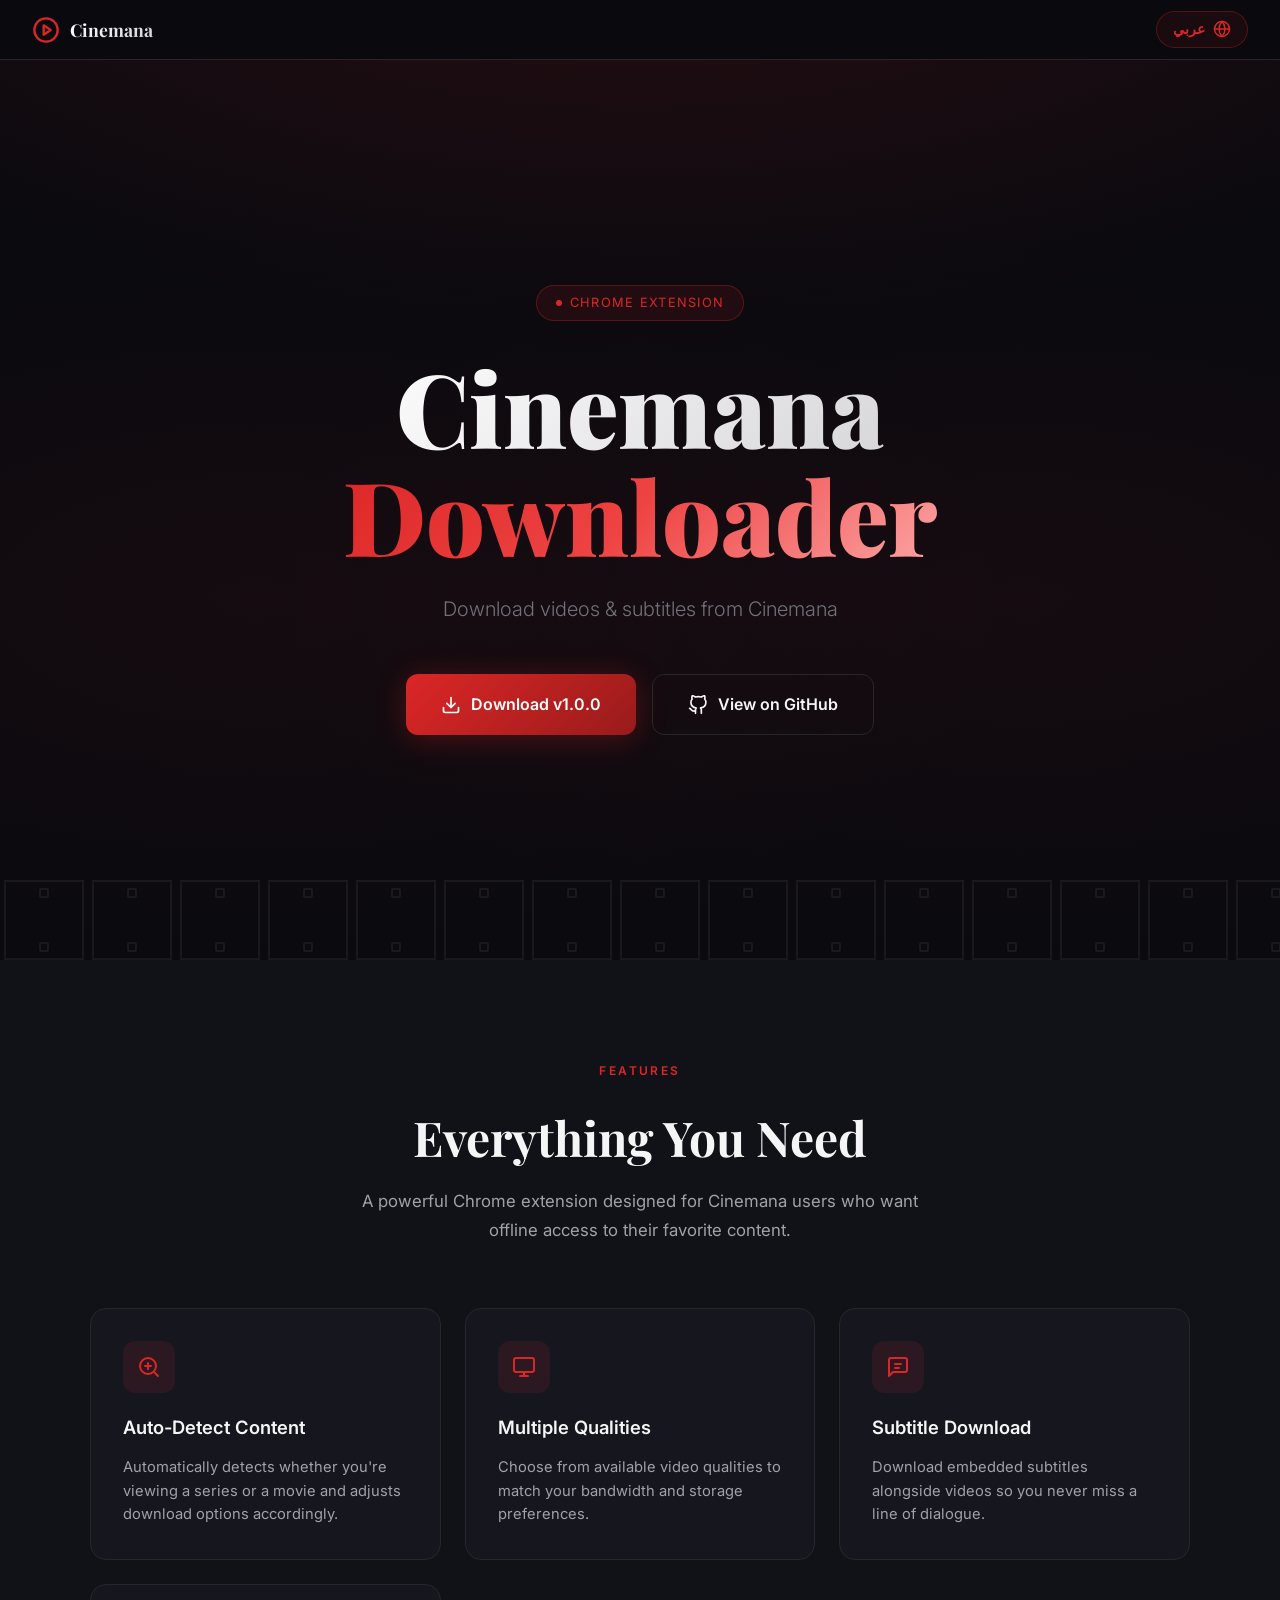
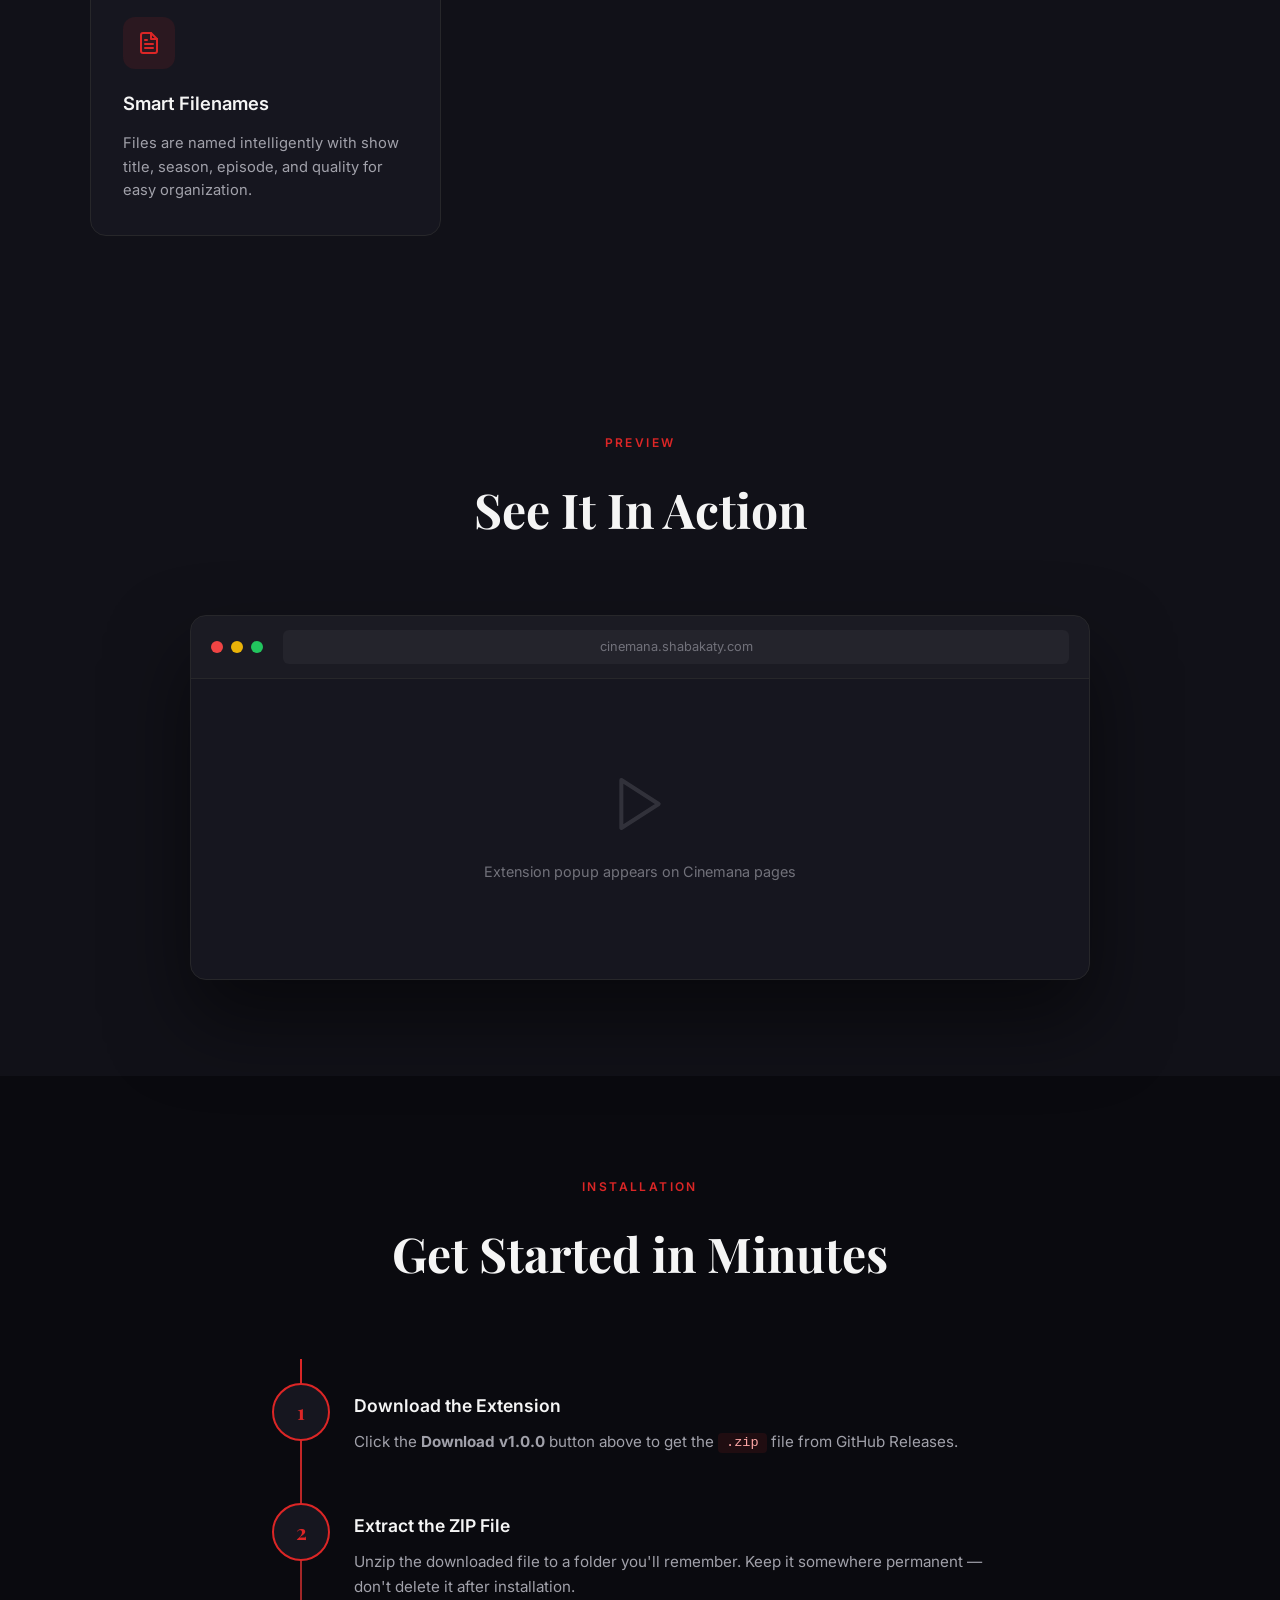
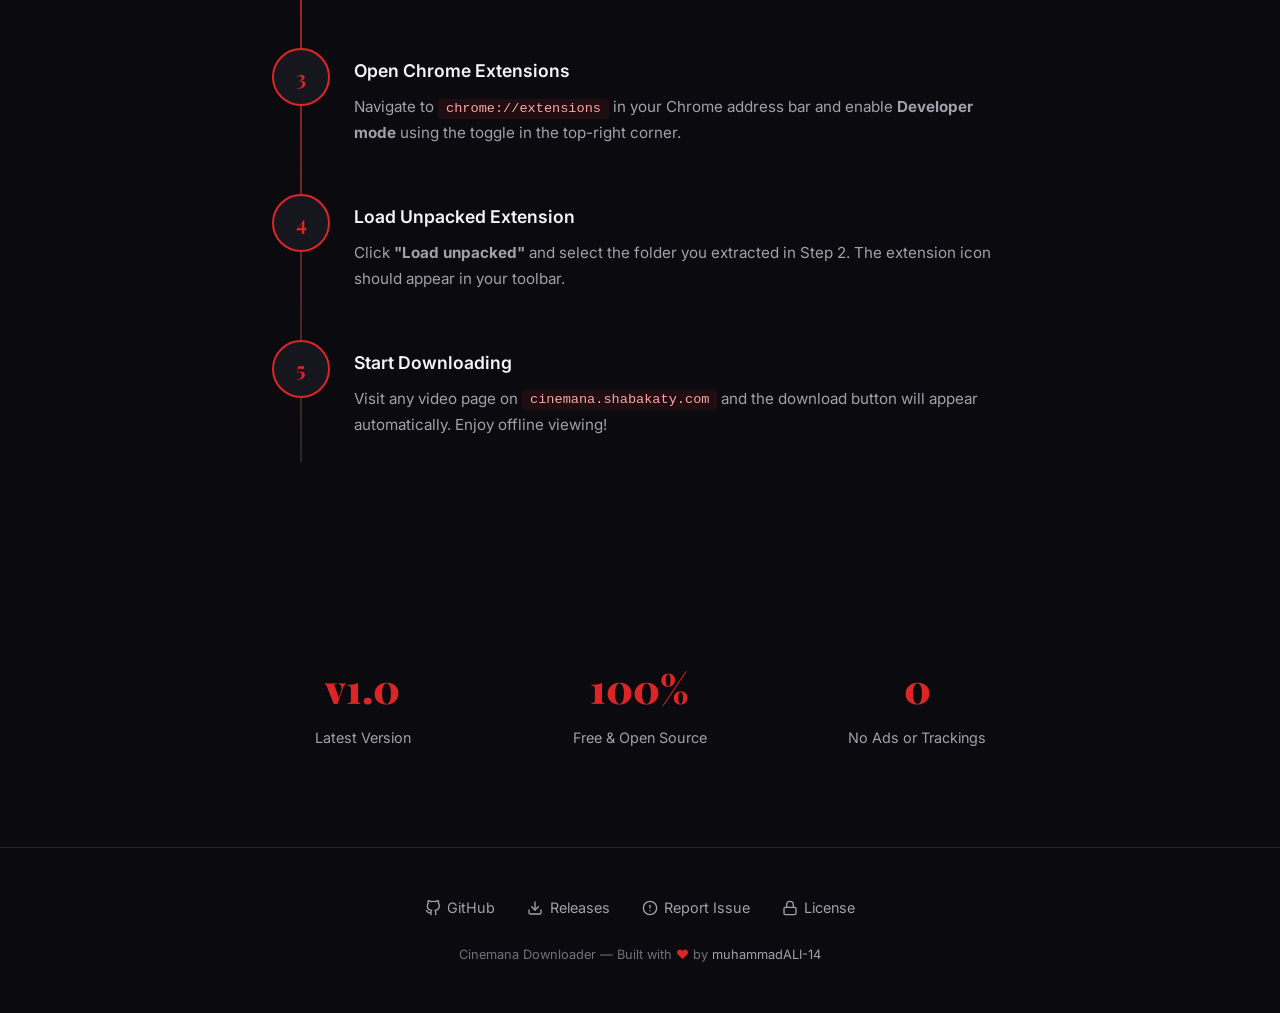
==== index.html @ 8ab2f2a6 "Deploy GitHub Pages site" ====
﻿<!DOCTYPE html>
<html lang="en" dir="ltr">
<head>
<meta charset="UTF-8">
<meta name="viewport" content="width=device-width, initial-scale=1.0">
<title>Cinemana Downloader - سينمانا داونلودر</title>
<link rel="preconnect" href="https://fonts.googleapis.com">
<link rel="preconnect" href="https://fonts.gstatic.com" crossorigin>
<link href="https://fonts.googleapis.com/css2?family=Playfair+Display:wght@400;700;900&family=Inter:wght@300;400;500;600;700&family=Tajawal:wght@300;400;500;700;800;900&display=swap" rel="stylesheet">
<style>
*, *::before, *::after {
  margin: 0;
  padding: 0;
  box-sizing: border-box;
}

:root {
  --bg-primary: #0a0a0f;
  --bg-secondary: #111118;
  --bg-card: #16161f;
  --red-primary: #dc2626;
  --red-dark: #991b1b;
  --red-glow: #ef4444;
  --text-primary: #f5f5f5;
  --text-secondary: #a1a1aa;
  --text-muted: #71717a;
  --border-color: #27272a;
}

html {
  scroll-behavior: smooth;
}

body {
  font-family: 'Inter', sans-serif;
  background: var(--bg-primary);
  color: var(--text-primary);
  line-height: 1.7;
  overflow-x: hidden;
}

html[dir="rtl"] body,
html[dir="rtl"] h1, html[dir="rtl"] h2, html[dir="rtl"] h3, html[dir="rtl"] h4 {
  font-family: 'Tajawal', 'Inter', sans-serif;
}

html[dir="ltr"] body {
  font-family: 'Inter', sans-serif;
}

h1, h2, h3, h4 {
  font-family: 'Playfair Display', serif;
}

html[dir="rtl"] h1, html[dir="rtl"] h2, html[dir="rtl"] h3, html[dir="rtl"] h4 {
  font-family: 'Tajawal', sans-serif;
}

/* ===== NAVIGATION BAR ===== */
.navbar {
  position: fixed;
  top: 0;
  left: 0;
  right: 0;
  height: 60px;
  background: rgba(10, 10, 15, 0.85);
  backdrop-filter: blur(20px);
  -webkit-backdrop-filter: blur(20px);
  border-bottom: 1px solid var(--border-color);
  display: flex;
  align-items: center;
  justify-content: space-between;
  padding: 0 2rem;
  z-index: 9999;
  transition: background 0.3s ease;
}

.navbar-logo {
  display: flex;
  align-items: center;
  gap: 0.6rem;
  text-decoration: none;
  color: var(--text-primary);
  font-weight: 700;
  font-size: 1.1rem;
}

.navbar-logo svg {
  width: 28px;
  height: 28px;
  color: var(--red-primary);
}

.navbar-logo span {
  font-family: 'Playfair Display', serif;
  background: linear-gradient(135deg, #ffffff 0%, #d4d4d8 100%);
  -webkit-background-clip: text;
  -webkit-text-fill-color: transparent;
  background-clip: text;
}

html[dir="rtl"] .navbar-logo span {
  font-family: 'Tajawal', sans-serif;
}

.lang-toggle {
  position: relative;
  display: inline-flex;
  align-items: center;
  padding: 0.4rem 1rem;
  background: rgba(220, 38, 38, 0.08);
  border: 1px solid rgba(220, 38, 38, 0.3);
  border-radius: 100px;
  cursor: pointer;
  overflow: hidden;
  transition: all 0.4s cubic-bezier(0.4, 0, 0.2, 1);
  z-index: 10000;
}

.lang-toggle:hover {
  background: rgba(220, 38, 38, 0.15);
  border-color: rgba(220, 38, 38, 0.6);
  transform: scale(1.05);
  box-shadow: 0 0 20px rgba(220, 38, 38, 0.2);
}

.lang-toggle:active {
  transform: scale(0.97);
}

.lang-toggle-text {
  font-size: 0.85rem;
  font-weight: 600;
  color: var(--red-primary);
  transition: all 0.4s cubic-bezier(0.4, 0, 0.2, 1);
  white-space: nowrap;
  user-select: none;
}

.lang-toggle-icon {
  width: 18px;
  height: 18px;
  margin-left: 0.5rem;
  transition: transform 0.4s cubic-bezier(0.4, 0, 0.2, 1);
  color: var(--red-primary);
}

html[dir="rtl"] .lang-toggle-icon {
  margin-left: 0;
  margin-right: 0.5rem;
}

.lang-toggle:hover .lang-toggle-icon {
  transform: rotate(20deg);
}

/* ===== BODY PADDING FOR NAVBAR ===== */
body {
  padding-top: 60px;
}

/* ===== HERO SECTION ===== */
.hero {
  position: relative;
  min-height: 100vh;
  display: flex;
  align-items: center;
  justify-content: center;
  text-align: center;
  padding: 2rem;
  overflow: hidden;
}

.hero::before {
  content: '';
  position: absolute;
  inset: 0;
  background:
    radial-gradient(ellipse 80% 50% at 50% -20%, rgba(220,38,38,0.15), transparent),
    radial-gradient(ellipse 60% 40% at 80% 60%, rgba(153,27,27,0.08), transparent),
    radial-gradient(ellipse 60% 40% at 20% 60%, rgba(153,27,27,0.08), transparent);
  z-index: 0;
}

.hero-particles {
  position: absolute;
  inset: 0;
  z-index: 0;
  overflow: hidden;
}

.hero-particles span {
  position: absolute;
  width: 2px;
  height: 2px;
  background: var(--red-primary);
  border-radius: 50%;
  animation: float-up linear infinite;
  opacity: 0;
}

@keyframes float-up {
  0% { transform: translateY(100vh) scale(0); opacity: 0; }
  10% { opacity: 1; }
  90% { opacity: 1; }
  100% { transform: translateY(-10vh) scale(1); opacity: 0; }
}

.hero-content {
  position: relative;
  z-index: 1;
  max-width: 900px;
}

.hero-badge {
  display: inline-flex;
  align-items: center;
  gap: 0.5rem;
  padding: 0.4rem 1.2rem;
  background: rgba(220,38,38,0.1);
  border: 1px solid rgba(220,38,38,0.3);
  border-radius: 100px;
  font-size: 0.8rem;
  color: var(--red-primary);
  letter-spacing: 0.1em;
  text-transform: uppercase;
  margin-bottom: 2rem;
  animation: fadeInDown 0.8s ease-out;
}

.hero-badge::before {
  content: '';
  width: 6px;
  height: 6px;
  background: var(--red-primary);
  border-radius: 50%;
  animation: pulse-dot 2s ease-in-out infinite;
}

@keyframes pulse-dot {
  0%, 100% { opacity: 1; box-shadow: 0 0 0 0 rgba(220,38,38,0.7); }
  50% { opacity: 0.8; box-shadow: 0 0 0 6px rgba(220,38,38,0); }
}

.hero-title {
  font-size: clamp(3rem, 8vw, 6.5rem);
  font-weight: 900;
  line-height: 1.05;
  margin-bottom: 1.5rem;
  animation: fadeInUp 1s ease-out 0.2s both;
}

.hero-title .line1 {
  display: block;
  background: linear-gradient(135deg, #ffffff 0%, #d4d4d8 100%);
  -webkit-background-clip: text;
  -webkit-text-fill-color: transparent;
  background-clip: text;
}

.hero-title .line2 {
  display: block;
  background: linear-gradient(135deg, var(--red-primary) 0%, var(--red-glow) 50%, #fca5a5 100%);
  -webkit-background-clip: text;
  -webkit-text-fill-color: transparent;
  background-clip: text;
  animation: shimmer 3s ease-in-out infinite;
}

@keyframes shimmer {
  0%, 100% { filter: brightness(1); }
  50% { filter: brightness(1.2); }
}

.hero-subtitle {
  font-size: clamp(1rem, 2vw, 1.25rem);
  font-weight: 300;
  color: var(--text-muted);
  margin-bottom: 3rem;
  animation: fadeInUp 1s ease-out 0.5s both;
}

html[dir="rtl"] .hero-subtitle {
  font-size: clamp(1.1rem, 2.5vw, 1.5rem);
  color: var(--text-secondary);
}

.hero-actions {
  display: flex;
  gap: 1rem;
  justify-content: center;
  flex-wrap: wrap;
  animation: fadeInUp 1s ease-out 0.6s both;
}

.btn {
  display: inline-flex;
  align-items: center;
  gap: 0.6rem;
  padding: 1rem 2.2rem;
  border-radius: 12px;
  font-family: 'Inter', sans-serif;
  font-size: 1rem;
  font-weight: 600;
  text-decoration: none;
  transition: all 0.3s ease;
  border: none;
  cursor: pointer;
  position: relative;
  overflow: hidden;
}

html[dir="rtl"] .btn {
  font-family: 'Tajawal', sans-serif;
}

.btn-primary {
  background: linear-gradient(135deg, var(--red-primary), var(--red-dark));
  color: #fff;
  box-shadow: 0 4px 30px rgba(220,38,38,0.3);
}

.btn-primary:hover {
  transform: translateY(-2px);
  box-shadow: 0 8px 40px rgba(220,38,38,0.5);
}

.btn-primary::after {
  content: '';
  position: absolute;
  inset: 0;
  background: linear-gradient(135deg, transparent 40%, rgba(255,255,255,0.1) 50%, transparent 60%);
  transform: translateX(-100%);
  transition: transform 0.6s ease;
}

.btn-primary:hover::after {
  transform: translateX(100%);
}

.btn-secondary {
  background: transparent;
  color: var(--text-primary);
  border: 1px solid var(--border-color);
}

.btn-secondary:hover {
  border-color: var(--red-primary);
  background: rgba(220,38,38,0.05);
  transform: translateY(-2px);
}

.btn svg {
  width: 20px;
  height: 20px;
}

.hero-film-strip {
  position: absolute;
  bottom: 0;
  left: 0;
  right: 0;
  height: 80px;
  z-index: 0;
  display: flex;
  overflow: hidden;
  opacity: 0.06;
}

.film-frame {
  flex: 0 0 80px;
  height: 100%;
  border: 2px solid var(--text-primary);
  margin: 0 4px;
  position: relative;
}

.film-frame::before, .film-frame::after {
  content: '';
  position: absolute;
  width: 10px;
  height: 10px;
  border: 2px solid var(--text-primary);
  border-radius: 2px;
  left: 50%;
  transform: translateX(-50%);
}

.film-frame::before { top: 6px; }
.film-frame::after { bottom: 6px; }

/* ===== SECTION SHARED ===== */
section {
  padding: 6rem 2rem;
}

.section-header {
  text-align: center;
  margin-bottom: 4rem;
}

.section-tag {
  display: inline-block;
  font-size: 0.75rem;
  letter-spacing: 0.2em;
  text-transform: uppercase;
  color: var(--red-primary);
  margin-bottom: 1rem;
  font-weight: 600;
}

.section-title {
  font-size: clamp(2rem, 4vw, 3rem);
  font-weight: 700;
  margin-bottom: 0.5rem;
}

.section-desc {
  color: var(--text-secondary);
  max-width: 600px;
  margin: 0 auto;
  font-size: 1.05rem;
}

/* ===== FEATURES ===== */
.features {
  background: var(--bg-secondary);
}

.features-grid {
  display: grid;
  grid-template-columns: repeat(auto-fit, minmax(260px, 1fr));
  gap: 1.5rem;
  max-width: 1100px;
  margin: 0 auto;
}

.feature-card {
  background: var(--bg-card);
  border: 1px solid var(--border-color);
  border-radius: 16px;
  padding: 2rem;
  transition: all 0.4s ease;
  position: relative;
  overflow: hidden;
}

.feature-card::before {
  content: '';
  position: absolute;
  top: 0;
  left: 0;
  right: 0;
  height: 2px;
  background: linear-gradient(90deg, transparent, var(--red-primary), transparent);
  opacity: 0;
  transition: opacity 0.4s ease;
}

.feature-card:hover {
  border-color: rgba(220,38,38,0.3);
  transform: translateY(-4px);
  box-shadow: 0 20px 60px rgba(0,0,0,0.4);
}

.feature-card:hover::before {
  opacity: 1;
}

.feature-icon {
  width: 52px;
  height: 52px;
  border-radius: 12px;
  background: rgba(220,38,38,0.1);
  display: flex;
  align-items: center;
  justify-content: center;
  margin-bottom: 1.2rem;
  font-size: 1.5rem;
}

.feature-card h3 {
  font-family: 'Inter', sans-serif;
  font-size: 1.15rem;
  font-weight: 600;
  margin-bottom: 0.8rem;
}

html[dir="rtl"] .feature-card h3 {
  font-family: 'Tajawal', sans-serif;
}

.feature-card p {
  color: var(--text-secondary);
  font-size: 0.92rem;
  line-height: 1.6;
}

/* ===== INSTALLATION ===== */
.installation {
  max-width: 800px;
  margin: 0 auto;
}

.steps {
  display: flex;
  flex-direction: column;
  gap: 0;
  position: relative;
}

.steps::before {
  content: '';
  position: absolute;
  left: 28px;
  top: 0;
  bottom: 0;
  width: 2px;
  background: linear-gradient(to bottom, var(--red-primary), var(--border-color));
}

html[dir="rtl"] .steps::before {
  left: auto;
  right: 28px;
}

.step {
  display: flex;
  gap: 1.5rem;
  padding: 1.5rem 0;
  position: relative;
}

.step-number {
  flex: 0 0 58px;
  height: 58px;
  border-radius: 50%;
  background: var(--bg-card);
  border: 2px solid var(--red-primary);
  display: flex;
  align-items: center;
  justify-content: center;
  font-family: 'Playfair Display', serif;
  font-size: 1.3rem;
  font-weight: 700;
  color: var(--red-primary);
  z-index: 1;
  position: relative;
}

html[dir="rtl"] .step-number {
  font-family: 'Tajawal', sans-serif;
}

.step-content {
  flex: 1;
  padding-top: 0.5rem;
}

.step-content h3 {
  font-family: 'Inter', sans-serif;
  font-size: 1.1rem;
  font-weight: 600;
  margin-bottom: 0.5rem;
}

html[dir="rtl"] .step-content h3 {
  font-family: 'Tajawal', sans-serif;
}

.step-content p {
  color: var(--text-secondary);
  font-size: 0.95rem;
}

.step-content code {
  background: rgba(220,38,38,0.1);
  color: #fca5a5;
  padding: 0.15rem 0.5rem;
  border-radius: 4px;
  font-size: 0.85rem;
}

/* ===== SCREENSHOT / DEMO ===== */
.demo-section {
  background: var(--bg-secondary);
  text-align: center;
}

.demo-window {
  max-width: 900px;
  margin: 0 auto;
  background: var(--bg-card);
  border: 1px solid var(--border-color);
  border-radius: 16px;
  overflow: hidden;
  box-shadow: 0 40px 80px rgba(0,0,0,0.5);
}

.demo-topbar {
  display: flex;
  align-items: center;
  gap: 8px;
  padding: 14px 20px;
  background: rgba(255,255,255,0.02);
  border-bottom: 1px solid var(--border-color);
}

.demo-dot {
  width: 12px;
  height: 12px;
  border-radius: 50%;
}

.demo-dot:nth-child(1) { background: #ef4444; }
.demo-dot:nth-child(2) { background: #eab308; }
.demo-dot:nth-child(3) { background: #22c55e; }

.demo-url {
  flex: 1;
  margin-left: 12px;
  padding: 6px 16px;
  background: rgba(255,255,255,0.04);
  border-radius: 6px;
  font-size: 0.8rem;
  color: var(--text-muted);
  font-family: 'Inter', monospace;
}

html[dir="rtl"] .demo-url {
  margin-left: 0;
  margin-right: 12px;
}

.demo-body {
  padding: 2rem;
  min-height: 300px;
  display: flex;
  align-items: center;
  justify-content: center;
}

.demo-placeholder {
  text-align: center;
  color: var(--text-muted);
}

.demo-placeholder svg {
  width: 64px;
  height: 64px;
  margin-bottom: 1rem;
  opacity: 0.3;
}

/* ===== STATS ===== */
.stats {
  background: var(--bg-primary);
}

.stats-grid {
  display: grid;
  grid-template-columns: repeat(auto-fit, minmax(200px, 1fr));
  gap: 2rem;
  max-width: 800px;
  margin: 0 auto;
  text-align: center;
}

.stat-item h3 {
  font-size: 2.5rem;
  font-weight: 900;
  color: var(--red-primary);
  margin-bottom: 0.3rem;
}

.stat-item p {
  color: var(--text-secondary);
  font-size: 0.9rem;
}

/* ===== FOOTER ===== */
.footer {
  padding: 3rem 2rem;
  border-top: 1px solid var(--border-color);
  text-align: center;
}

.footer-links {
  display: flex;
  justify-content: center;
  gap: 2rem;
  margin-bottom: 1.5rem;
  flex-wrap: wrap;
}

.footer-links a {
  color: var(--text-secondary);
  text-decoration: none;
  font-size: 0.9rem;
  transition: color 0.3s;
  display: inline-flex;
  align-items: center;
  gap: 0.4rem;
}

.footer-links a:hover {
  color: var(--red-primary);
}

.footer-copy {
  color: var(--text-muted);
  font-size: 0.8rem;
}

.footer-copy span {
  color: var(--red-primary);
}

/* ===== ANIMATIONS ===== */
@keyframes fadeInUp {
  from { opacity: 0; transform: translateY(30px); }
  to { opacity: 1; transform: translateY(0); }
}

@keyframes fadeInDown {
  from { opacity: 0; transform: translateY(-20px); }
  to { opacity: 1; transform: translateY(0); }
}

.animate-on-scroll {
  opacity: 0;
  transform: translateY(40px);
  transition: all 0.7s ease-out;
}

.animate-on-scroll.visible {
  opacity: 1;
  transform: translateY(0);
}

/* ===== RTL LAYOUT ADJUSTMENTS ===== */
html[dir="rtl"] .hero-actions {
  direction: rtl;
}

html[dir="rtl"] .btn svg {
  order: 1;
}

html[dir="rtl"] .step {
  flex-direction: row;
}

html[dir="rtl"] .step-number {
  order: 1;
}

html[dir="rtl"] .step-content {
  text-align: right;
}

html[dir="rtl"] .features-grid {
  direction: rtl;
}

html[dir="rtl"] .feature-card h3 {
  text-align: right;
}

html[dir="rtl"] .feature-card p {
  text-align: right;
}

/* ===== RTL: Steps Line ===== */
html[dir="rtl"] .steps::before {
  left: auto;
  right: 28px;
}

html[dir="rtl"] .step-number {
  order: 1;
  margin-left: 0;
  margin-right: 0;
}

html[dir="rtl"] .step {
  flex-direction: row-reverse;
}

/* ===== RESPONSIVE ===== */
@media (max-width: 768px) {
  .hero { min-height: 90vh; padding: 1.5rem; }
  .hero-actions { flex-direction: column; align-items: center; }
  .btn { width: 100%; justify-content: center; max-width: 320px; }
  section { padding: 4rem 1.2rem; }
  .steps::before { left: 20px; }
  html[dir="rtl"] .steps::before { left: auto; right: 20px; }
  .step-number { width: 42px; height: 42px; font-size: 1rem; flex: 0 0 42px; }
  .step { gap: 1rem; }
  .features-grid { grid-template-columns: 1fr; }
  .navbar { padding: 0 1rem; }
  .lang-toggle { padding: 0.3rem 0.8rem; }
  .lang-toggle-text { font-size: 0.78rem; }
}

@media (max-width: 480px) {
  .hero-title { font-size: 2.5rem; }
  .hero-subtitle { font-size: 1.1rem; }
}
</style>
</head>
<body>

<!-- ===== NAVIGATION BAR ===== -->
<nav class="navbar">
  <a href="#" class="navbar-logo">
    <svg viewBox="0 0 24 24" fill="none" stroke="currentColor" stroke-width="2" stroke-linecap="round" stroke-linejoin="round">
      <circle cx="12" cy="12" r="10"/>
      <polygon points="10 8 16 12 10 16 10 8"/>
    </svg>
    <span data-en="Cinemana" data-ar="سينمانا">Cinemana</span>
  </a>
  <div class="lang-toggle" id="langToggle" onclick="toggleLanguage()">
    <span class="lang-toggle-text" id="langToggleText">عربي</span>
    <svg class="lang-toggle-icon" viewBox="0 0 24 24" fill="none" stroke="currentColor" stroke-width="2" stroke-linecap="round" stroke-linejoin="round">
      <circle cx="12" cy="12" r="10"/>
      <line x1="2" y1="12" x2="22" y2="12"/>
      <path d="M12 2a15.3 15.3 0 0 1 4 10 15.3 15.3 0 0 1-4 10 15.3 15.3 0 0 1-4-10 15.3 15.3 0 0 1 4-10z"/>
    </svg>
  </div>
</nav>

<!-- ===== HERO ===== -->
<section class="hero">
  <div class="hero-particles" id="particles"></div>

  <div class="hero-content">
    <div class="hero-badge" data-en="Chrome Extension" data-ar="إضافة كروم">Chrome Extension</div>

    <h1 class="hero-title">
      <span class="line1" data-en="Cinemana" data-ar="سينمانا">Cinemana</span>
      <span class="line2" data-en="Downloader" data-ar="داونلودر">Downloader</span>
    </h1>

    <p class="hero-subtitle" data-en="Download videos &amp; subtitles from Cinemana" data-ar="حمّل فيديوهات وترجمة من سينمانا">Download videos &amp; subtitles from Cinemana</p>

    <div class="hero-actions">
      <a href="https://github.com/muhammadALI-14/cinemana-downloader/releases/download/v1.0.0/cinemana-downloader-v1.0.0.zip" class="btn btn-primary">
        <svg viewBox="0 0 24 24" fill="none" stroke="currentColor" stroke-width="2" stroke-linecap="round" stroke-linejoin="round"><path d="M21 15v4a2 2 0 0 1-2 2H5a2 2 0 0 1-2-2v-4"/><polyline points="7 10 12 15 17 10"/><line x1="12" y1="15" x2="12" y2="3"/></svg>
        <span data-en="Download v1.0.0" data-ar="تحميل v1.0.0">Download v1.0.0</span>
      </a>
      <a href="https://github.com/muhammadALI-14/cinemana-downloader" class="btn btn-secondary">
        <svg viewBox="0 0 24 24" fill="none" stroke="currentColor" stroke-width="2" stroke-linecap="round" stroke-linejoin="round"><path d="M9 19c-5 1.5-5-2.5-7-3m14 6v-3.87a3.37 3.37 0 0 0-.94-2.61c3.14-.35 6.44-1.54 6.44-7A5.44 5.44 0 0 0 20 4.77 5.07 5.07 0 0 0 19.91 1S18.73.65 16 2.48a13.38 13.38 0 0 0-7 0C6.27.65 5.09 1 5.09 1A5.07 5.07 0 0 0 5 4.77a5.44 5.44 0 0 0-1.5 3.78c0 5.42 3.3 6.61 6.44 7A3.37 3.37 0 0 0 9 18.13V22"/></svg>
        <span data-en="View on GitHub" data-ar="عرض على GitHub">View on GitHub</span>
      </a>
    </div>
  </div>

  <div class="hero-film-strip">
    <div class="film-frame"></div><div class="film-frame"></div><div class="film-frame"></div>
    <div class="film-frame"></div><div class="film-frame"></div><div class="film-frame"></div>
    <div class="film-frame"></div><div class="film-frame"></div><div class="film-frame"></div>
    <div class="film-frame"></div><div class="film-frame"></div><div class="film-frame"></div>
    <div class="film-frame"></div><div class="film-frame"></div><div class="film-frame"></div>
    <div class="film-frame"></div><div class="film-frame"></div><div class="film-frame"></div>
    <div class="film-frame"></div><div class="film-frame"></div>
  </div>
</section>

<!-- ===== FEATURES ===== -->
<section class="features">
  <div class="section-header animate-on-scroll">
    <span class="section-tag" data-en="Features" data-ar="المميزات">Features</span>
    <h2 class="section-title" data-en="Everything You Need" data-ar="كل ما تحتاجه">Everything You Need</h2>
    <p class="section-desc" data-en="A powerful Chrome extension designed for Cinemana users who want offline access to their favorite content." data-ar="إضافة كروم قوية مصممة لمستخدمي سينمانا الذين يريدون الوصول بدون إنترنت إلى محتواهم المفضل.">A powerful Chrome extension designed for Cinemana users who want offline access to their favorite content.</p>
  </div>

  <div class="features-grid">
    <div class="feature-card animate-on-scroll">
      <div class="feature-icon">
        <svg width="24" height="24" viewBox="0 0 24 24" fill="none" stroke="#dc2626" stroke-width="2" stroke-linecap="round" stroke-linejoin="round"><circle cx="11" cy="11" r="8"/><line x1="21" y1="21" x2="16.65" y2="16.65"/><line x1="11" y1="8" x2="11" y2="14"/><line x1="8" y1="11" x2="14" y2="11"/></svg>
      </div>
      <h3 data-en="Auto-Detect Content" data-ar="كشف تلقائي للمحتوى">Auto-Detect Content</h3>
      <p data-en="Automatically detects whether you're viewing a series or a movie and adjusts download options accordingly." data-ar="يكتشف تلقائيًا ما إذا كنت تشاهد مسلسلًا أو فيلماً ويعدّل خيارات التحميل بناءً على ذلك.">Automatically detects whether you're viewing a series or a movie and adjusts download options accordingly.</p>
    </div>

    <div class="feature-card animate-on-scroll">
      <div class="feature-icon">
        <svg width="24" height="24" viewBox="0 0 24 24" fill="none" stroke="#dc2626" stroke-width="2" stroke-linecap="round" stroke-linejoin="round"><rect x="2" y="3" width="20" height="14" rx="2" ry="2"/><line x1="8" y1="21" x2="16" y2="21"/><line x1="12" y1="17" x2="12" y2="21"/></svg>
      </div>
      <h3 data-en="Multiple Qualities" data-ar="جودات متعددة">Multiple Qualities</h3>
      <p data-en="Choose from available video qualities to match your bandwidth and storage preferences." data-ar="اختر من جودات الفيديو المتاحة لتتناسب مع سرعة الإنترنت والمساحة المتاحة لديك.">Choose from available video qualities to match your bandwidth and storage preferences.</p>
    </div>

    <div class="feature-card animate-on-scroll">
      <div class="feature-icon">
        <svg width="24" height="24" viewBox="0 0 24 24" fill="none" stroke="#dc2626" stroke-width="2" stroke-linecap="round" stroke-linejoin="round"><path d="M21 15a2 2 0 0 1-2 2H7l-4 4V5a2 2 0 0 1 2-2h14a2 2 0 0 1 2 2z"/><line x1="9" y1="9" x2="15" y2="9"/><line x1="9" y1="13" x2="13" y2="13"/></svg>
      </div>
      <h3 data-en="Subtitle Download" data-ar="تحميل الترجمة">Subtitle Download</h3>
      <p data-en="Download embedded subtitles alongside videos so you never miss a line of dialogue." data-ar="حمّل الترجمات المضمنة مع الفيديوهات حتى لا تفوتك أي سطر من الحوارات.">Download embedded subtitles alongside videos so you never miss a line of dialogue.</p>
    </div>

    <div class="feature-card animate-on-scroll">
      <div class="feature-icon">
        <svg width="24" height="24" viewBox="0 0 24 24" fill="none" stroke="#dc2626" stroke-width="2" stroke-linecap="round" stroke-linejoin="round"><path d="M14 2H6a2 2 0 0 0-2 2v16a2 2 0 0 0 2 2h12a2 2 0 0 0 2-2V8z"/><polyline points="14 2 14 8 20 8"/><line x1="16" y1="13" x2="8" y2="13"/><line x1="16" y1="17" x2="8" y2="17"/><polyline points="10 9 9 9 8 9"/></svg>
      </div>
      <h3 data-en="Smart Filenames" data-ar="تسمية ذكية للملفات">Smart Filenames</h3>
      <p data-en="Files are named intelligently with show title, season, episode, and quality for easy organization." data-ar="يتم تسمية الملفات بذكاء مع عنوان المسلسل والموسم والحلقة والجودة لتنظيم سهل.">Files are named intelligently with show title, season, episode, and quality for easy organization.</p>
    </div>
  </div>
</section>

<!-- ===== DEMO ===== -->
<section class="demo-section">
  <div class="section-header animate-on-scroll">
    <span class="section-tag" data-en="Preview" data-ar="معاينة">Preview</span>
    <h2 class="section-title" data-en="See It In Action" data-ar="شاهد العرض">See It In Action</h2>
  </div>

  <div class="demo-window animate-on-scroll">
    <div class="demo-topbar">
      <div class="demo-dot"></div>
      <div class="demo-dot"></div>
      <div class="demo-dot"></div>
      <div class="demo-url">cinemana.shabakaty.com</div>
    </div>
    <div class="demo-body">
      <div class="demo-placeholder">
        <svg viewBox="0 0 24 24" fill="none" stroke="currentColor" stroke-width="1.5" stroke-linecap="round" stroke-linejoin="round"><polygon points="5 3 19 12 5 21 5 3"/></svg>
        <p style="font-size:0.9rem;" data-en="Extension popup appears on Cinemana pages" data-ar="تظهر نافذة الإضافة على صفحات سينمانا">Extension popup appears on Cinemana pages</p>
      </div>
    </div>
  </div>
</section>

<!-- ===== INSTALLATION ===== -->
<section class="installation">
  <div class="section-header animate-on-scroll">
    <span class="section-tag" data-en="Installation" data-ar="التثبيت">Installation</span>
    <h2 class="section-title" data-en="Get Started in Minutes" data-ar="ابدأ في دقائق">Get Started in Minutes</h2>
  </div>

  <div class="steps">
    <div class="step animate-on-scroll">
      <div class="step-number">1</div>
      <div class="step-content">
        <h3 data-en="Download the Extension" data-ar="حمّل الإضافة">Download the Extension</h3>
        <p data-en='Click the <strong>Download v1.0.0</strong> button above to get the <code>.zip</code> file from GitHub Releases.' data-ar='اضغط على زر <strong>تحميل v1.0.0</strong> أعلاه للحصول على ملف <code>.zip</code> من إصدارات GitHub.'>Click the <strong>Download v1.0.0</strong> button above to get the <code>.zip</code> file from GitHub Releases.</p>
      </div>
    </div>

    <div class="step animate-on-scroll">
      <div class="step-number">2</div>
      <div class="step-content">
        <h3 data-en="Extract the ZIP File" data-ar="استخرج ملف ZIP">Extract the ZIP File</h3>
        <p data-en="Unzip the downloaded file to a folder you'll remember. Keep it somewhere permanent — don't delete it after installation." data-ar="افتح ملف ZIP الذي حمّلته في مجلد تذكره. احتفظ به في مكان دائم — لا تحذفه بعد التثبيت.">Unzip the downloaded file to a folder you'll remember. Keep it somewhere permanent — don't delete it after installation.</p>
      </div>
    </div>

    <div class="step animate-on-scroll">
      <div class="step-number">3</div>
      <div class="step-content">
        <h3 data-en="Open Chrome Extensions" data-ar="افتح صفحة إضافات كروم">Open Chrome Extensions</h3>
        <p data-en='Navigate to <code>chrome://extensions</code> in your Chrome address bar and enable <strong>Developer mode</strong> using the toggle in the top-right corner.' data-ar='انتقل إلى <code>chrome://extensions</code> في شريط عنوان كروم وفعّل <strong>وضع المطور</strong> باستخدام الزر في الزاوية العلوية اليمنى.'>Navigate to <code>chrome://extensions</code> in your Chrome address bar and enable <strong>Developer mode</strong> using the toggle in the top-right corner.</p>
      </div>
    </div>

    <div class="step animate-on-scroll">
      <div class="step-number">4</div>
      <div class="step-content">
        <h3 data-en="Load Unpacked Extension" data-ar="أضف الإضافة">Load Unpacked Extension</h3>
        <p data-en='Click <strong>"Load unpacked"</strong> and select the folder you extracted in Step 2. The extension icon should appear in your toolbar.' data-ar='اضغط على <strong>"Load unpacked"</strong> واختر المجلد الذي استخرجته في الخطوة 2. يجب أن يظهر أيقونة الإضافة في شريط الأدوات.'>Click <strong>"Load unpacked"</strong> and select the folder you extracted in Step 2. The extension icon should appear in your toolbar.</p>
      </div>
    </div>

    <div class="step animate-on-scroll">
      <div class="step-number">5</div>
      <div class="step-content">
        <h3 data-en="Start Downloading" data-ar="ابدأ التحميل">Start Downloading</h3>
        <p data-en='Visit any video page on <code>cinemana.shabakaty.com</code> and the download button will appear automatically. Enjoy offline viewing!' data-ar='قم بزيارة أي صفحة فيديو على <code>cinemana.shabakaty.com</code> وسيظهر زر التحميل تلقائيًا. استمتع بالمشاهدة بدون إنترنت!'>Visit any video page on <code>cinemana.shabakaty.com</code> and the download button will appear automatically. Enjoy offline viewing!</p>
      </div>
    </div>
  </div>
</section>

<!-- ===== STATS ===== -->
<section class="stats">
  <div class="stats-grid">
    <div class="stat-item animate-on-scroll">
      <h3>v1.0</h3>
      <p data-en="Latest Version" data-ar="أحدث إصدار">Latest Version</p>
    </div>
    <div class="stat-item animate-on-scroll">
      <h3>100%</h3>
      <p data-en="Free &amp; Open Source" data-ar="مجاني ومفتوح المصدر">Free &amp; Open Source</p>
    </div>
    <div class="stat-item animate-on-scroll">
      <h3>0</h3>
      <p data-en="No Ads or Trackings" data-ar="بدون إعلانات أو تتبع">No Ads or Trackings</p>
    </div>
  </div>
</section>

<!-- ===== FOOTER ===== -->
<footer class="footer">
  <div class="footer-links">
    <a href="https://github.com/muhammadALI-14/cinemana-downloader">
      <svg width="16" height="16" viewBox="0 0 24 24" fill="none" stroke="currentColor" stroke-width="2" stroke-linecap="round" stroke-linejoin="round"><path d="M9 19c-5 1.5-5-2.5-7-3m14 6v-3.87a3.37 3.37 0 0 0-.94-2.61c3.14-.35 6.44-1.54 6.44-7A5.44 5.44 0 0 0 20 4.77 5.07 5.07 0 0 0 19.91 1S18.73.65 16 2.48a13.38 13.38 0 0 0-7 0C6.27.65 5.09 1 5.09 1A5.07 5.07 0 0 0 5 4.77a5.44 5.44 0 0 0-1.5 3.78c0 5.42 3.3 6.61 6.44 7A3.37 3.37 0 0 0 9 18.13V22"/></svg>
      GitHub
    </a>
    <a href="https://github.com/muhammadALI-14/cinemana-downloader/releases">
      <svg width="16" height="16" viewBox="0 0 24 24" fill="none" stroke="currentColor" stroke-width="2" stroke-linecap="round" stroke-linejoin="round"><path d="M21 15v4a2 2 0 0 1-2 2H5a2 2 0 0 1-2-2v-4"/><polyline points="7 10 12 15 17 10"/><line x1="12" y1="15" x2="12" y2="3"/></svg>
      <span data-en="Releases" data-ar="الإصدارات">Releases</span>
    </a>
    <a href="https://github.com/muhammadALI-14/cinemana-downloader/issues">
      <svg width="16" height="16" viewBox="0 0 24 24" fill="none" stroke="currentColor" stroke-width="2" stroke-linecap="round" stroke-linejoin="round"><circle cx="12" cy="12" r="10"/><line x1="12" y1="8" x2="12" y2="12"/><line x1="12" y1="16" x2="12.01" y2="16"/></svg>
      <span data-en="Report Issue" data-ar="الإبلاغ عن مشكلة">Report Issue</span>
    </a>
    <a href="https://github.com/muhammadALI-14/cinemana-downloader/blob/main/LICENSE">
      <svg width="16" height="16" viewBox="0 0 24 24" fill="none" stroke="currentColor" stroke-width="2" stroke-linecap="round" stroke-linejoin="round"><rect x="3" y="11" width="18" height="11" rx="2" ry="2"/><path d="M7 11V7a5 5 0 0 1 10 0v4"/></svg>
      <span data-en="License" data-ar="الرخصة">License</span>
    </a>
  </div>
  <p class="footer-copy" data-en='Cinemana Downloader &mdash; Built with <span>&hearts;</span> by <a href="https://github.com/muhammadALI-14" style="color:var(--text-secondary); text-decoration:none;">muhammadALI-14</a>' data-ar='سينمانا داونلودر &mdash; صُنع بـ <span>&hearts;</span> بواسطة <a href="https://github.com/muhammadALI-14" style="color:var(--text-secondary); text-decoration:none;">muhammadALI-14</a>'>Cinemana Downloader &mdash; Built with <span>&hearts;</span> by <a href="https://github.com/muhammadALI-14" style="color:var(--text-secondary); text-decoration:none;">muhammadALI-14</a></p>
</footer>

<script>
// Language toggle
let currentLang = localStorage.getItem('cinemana-lang') || 'en';

function toggleLanguage() {
  currentLang = currentLang === 'en' ? 'ar' : 'en';
  localStorage.setItem('cinemana-lang', currentLang);
  applyLanguage(currentLang);
}

function applyLanguage(lang) {
  const html = document.documentElement;
  const toggleText = document.getElementById('langToggleText');

  if (lang === 'ar') {
    html.setAttribute('dir', 'rtl');
    html.setAttribute('lang', 'ar');
    toggleText.textContent = 'English';
  } else {
    html.setAttribute('dir', 'ltr');
    html.setAttribute('lang', 'en');
    toggleText.textContent = 'عربي';
  }

  document.querySelectorAll('[data-en][data-ar]').forEach(el => {
    const text = el.getAttribute('data-' + lang);
    if (text !== null) {
      el.innerHTML = text;
    }
  });

  document.title = lang === 'ar' ? 'سينمانا داونلودر - Cinemana Downloader' : 'Cinemana Downloader - سينمانا داونلودر';
}

// Particle effect
(function(){
  const container = document.getElementById('particles');
  const count = 40;
  for(let i = 0; i < count; i++){
    const span = document.createElement('span');
    span.style.left = Math.random() * 100 + '%';
    span.style.animationDuration = (Math.random() * 8 + 6) + 's';
    span.style.animationDelay = (Math.random() * 10) + 's';
    span.style.width = span.style.height = (Math.random() * 2 + 1) + 'px';
    container.appendChild(span);
  }
})();

// Scroll animations
(function(){
  const observer = new IntersectionObserver((entries) => {
    entries.forEach(entry => {
      if(entry.isIntersecting){
        entry.target.classList.add('visible');
      }
    });
  }, { threshold: 0.1, rootMargin: '0px 0px -50px 0px' });

  document.querySelectorAll('.animate-on-scroll').forEach(el => observer.observe(el));
})();

// Apply saved language on load
applyLanguage(currentLang);
</script>

</body>
</html>
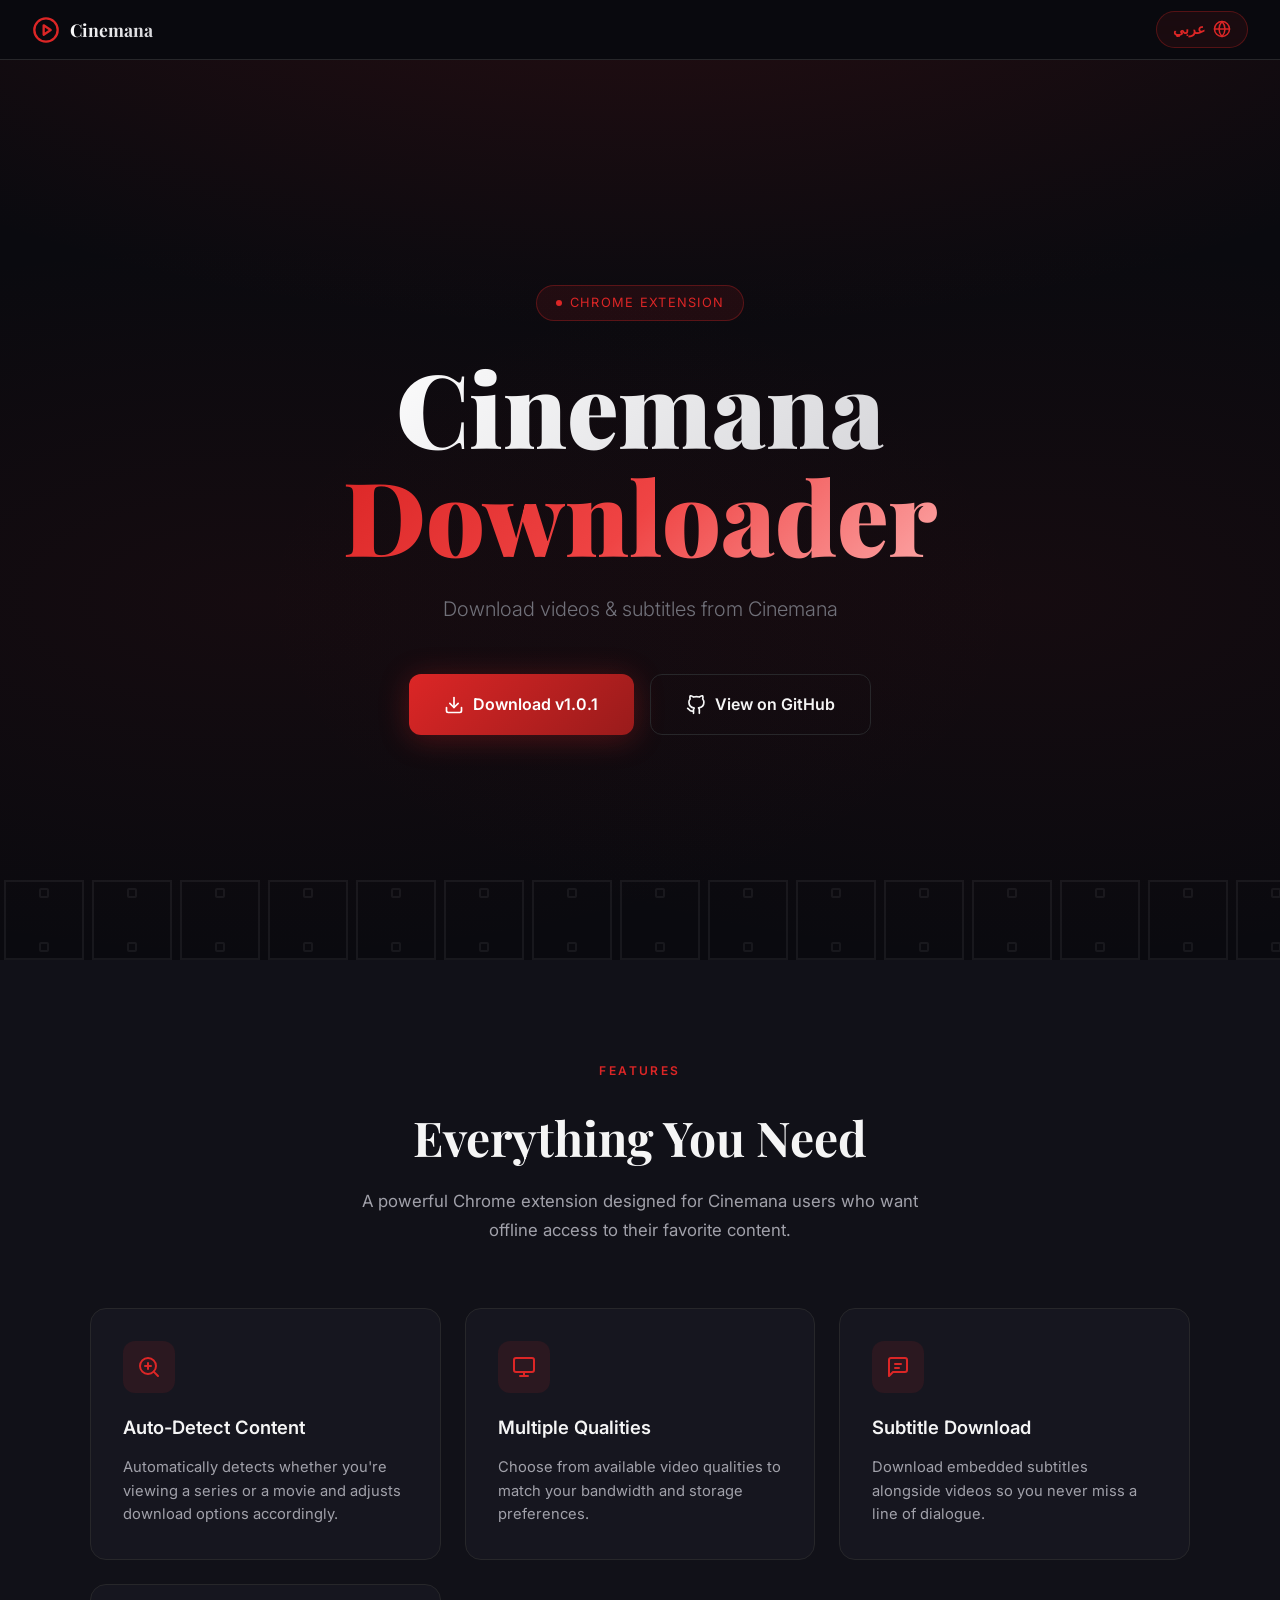
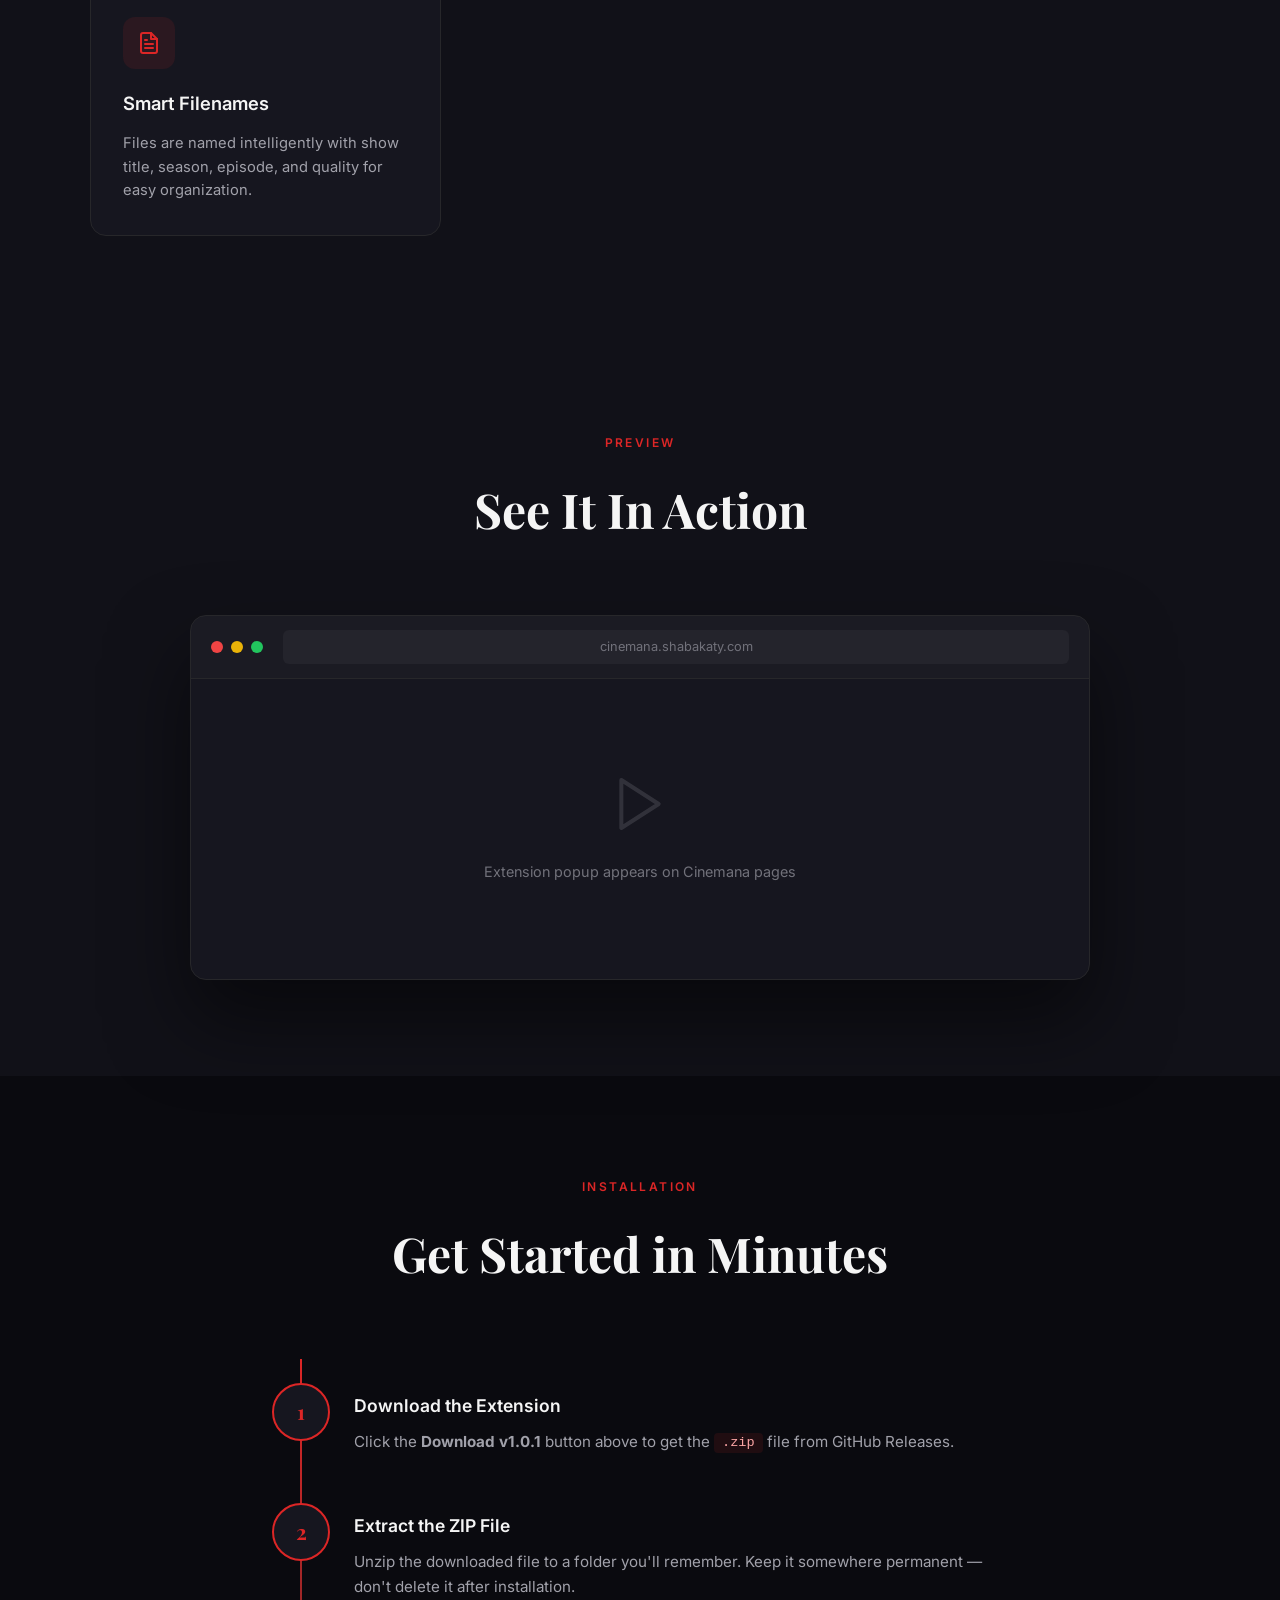
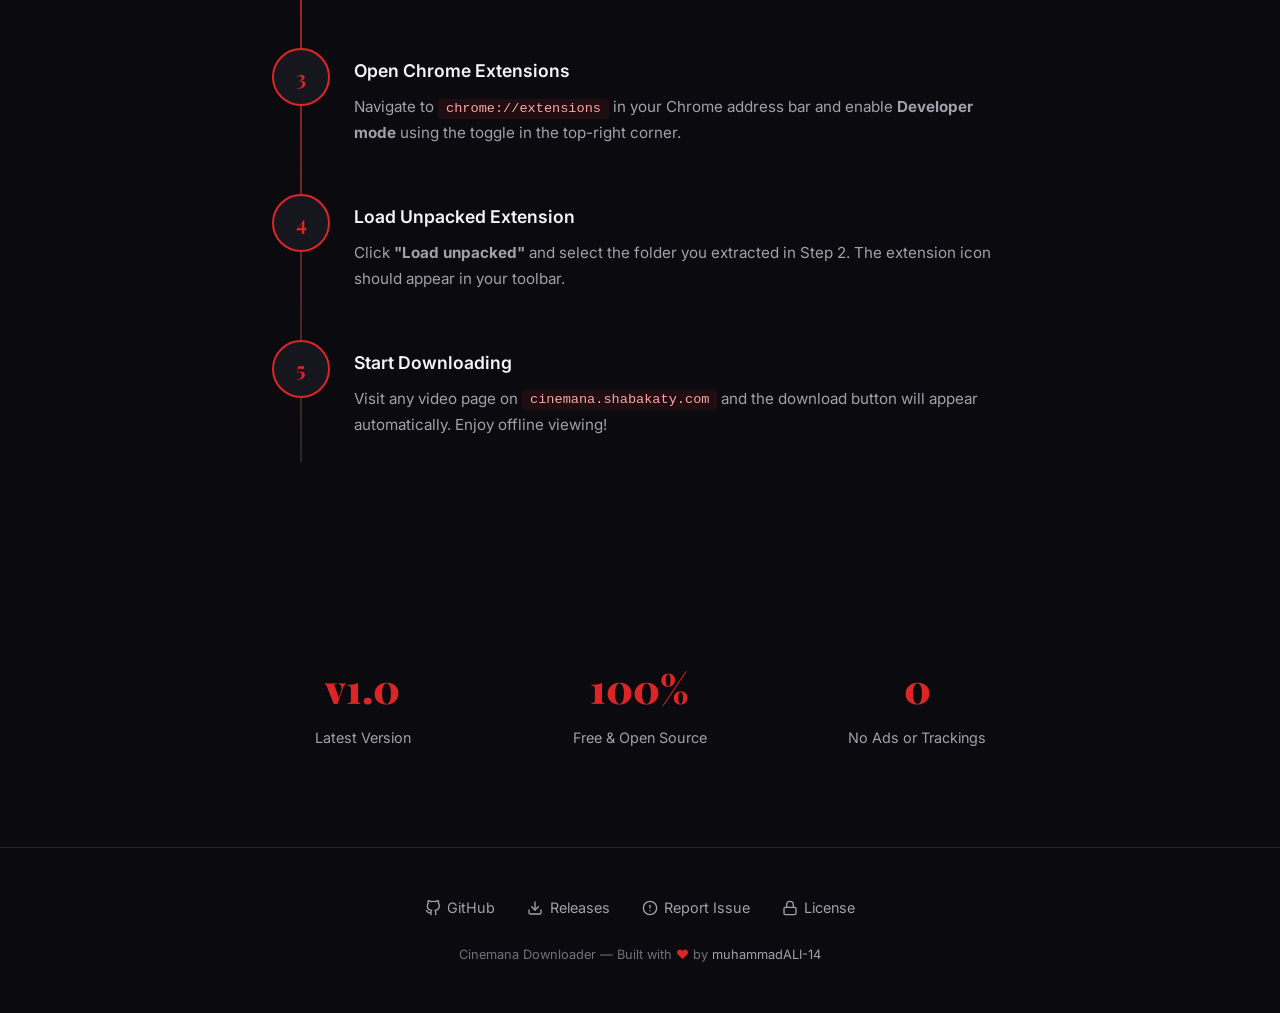
==== commit 9633d698: "Update download link to v1.0.1" ====
--- a/index.html
+++ b/index.html
@@ -845,9 +845,9 @@
     <p class="hero-subtitle" data-en="Download videos &amp; subtitles from Cinemana" data-ar="حمّل فيديوهات وترجمة من سينمانا">Download videos &amp; subtitles from Cinemana</p>
 
     <div class="hero-actions">
-      <a href="https://github.com/muhammadALI-14/cinemana-downloader/releases/download/v1.0.0/cinemana-downloader-v1.0.0.zip" class="btn btn-primary">
+      <a href="https://github.com/muhammadALI-14/cinemana-downloader/releases/download/v1.0.1/cinemana-downloader-v1.0.1.zip" class="btn btn-primary">
         <svg viewBox="0 0 24 24" fill="none" stroke="currentColor" stroke-width="2" stroke-linecap="round" stroke-linejoin="round"><path d="M21 15v4a2 2 0 0 1-2 2H5a2 2 0 0 1-2-2v-4"/><polyline points="7 10 12 15 17 10"/><line x1="12" y1="15" x2="12" y2="3"/></svg>
-        <span data-en="Download v1.0.0" data-ar="تحميل v1.0.0">Download v1.0.0</span>
+        <span data-en="Download v1.0.1" data-ar="تحميل v1.0.1">Download v1.0.1</span>
       </a>
       <a href="https://github.com/muhammadALI-14/cinemana-downloader" class="btn btn-secondary">
         <svg viewBox="0 0 24 24" fill="none" stroke="currentColor" stroke-width="2" stroke-linecap="round" stroke-linejoin="round"><path d="M9 19c-5 1.5-5-2.5-7-3m14 6v-3.87a3.37 3.37 0 0 0-.94-2.61c3.14-.35 6.44-1.54 6.44-7A5.44 5.44 0 0 0 20 4.77 5.07 5.07 0 0 0 19.91 1S18.73.65 16 2.48a13.38 13.38 0 0 0-7 0C6.27.65 5.09 1 5.09 1A5.07 5.07 0 0 0 5 4.77a5.44 5.44 0 0 0-1.5 3.78c0 5.42 3.3 6.61 6.44 7A3.37 3.37 0 0 0 9 18.13V22"/></svg>
@@ -945,7 +945,7 @@
       <div class="step-number">1</div>
       <div class="step-content">
         <h3 data-en="Download the Extension" data-ar="حمّل الإضافة">Download the Extension</h3>
-        <p data-en='Click the <strong>Download v1.0.0</strong> button above to get the <code>.zip</code> file from GitHub Releases.' data-ar='اضغط على زر <strong>تحميل v1.0.0</strong> أعلاه للحصول على ملف <code>.zip</code> من إصدارات GitHub.'>Click the <strong>Download v1.0.0</strong> button above to get the <code>.zip</code> file from GitHub Releases.</p>
+        <p data-en='Click the <strong>Download v1.0.1</strong> button above to get the <code>.zip</code> file from GitHub Releases.' data-ar='اضغط على زر <strong>تحميل v1.0.1</strong> أعلاه للحصول على ملف <code>.zip</code> من إصدارات GitHub.'>Click the <strong>Download v1.0.1</strong> button above to get the <code>.zip</code> file from GitHub Releases.</p>
       </div>
     </div>
 
